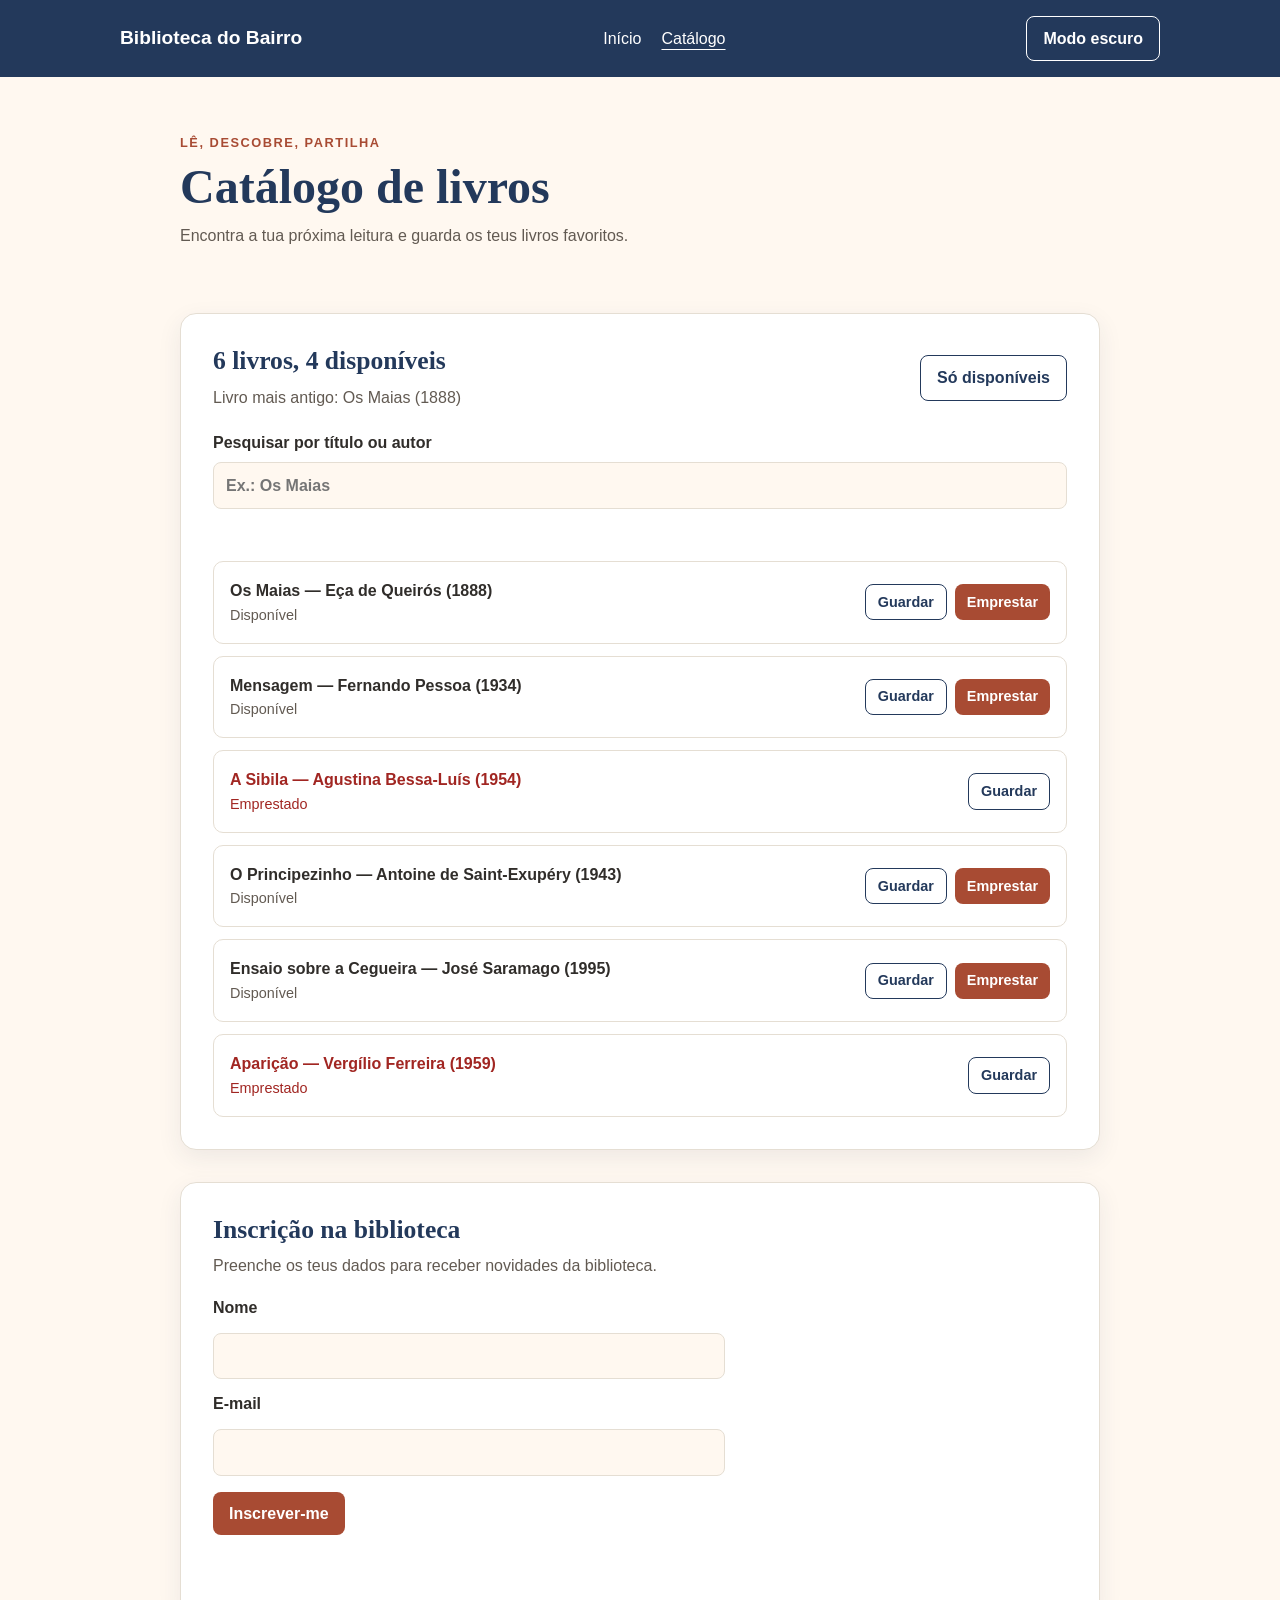
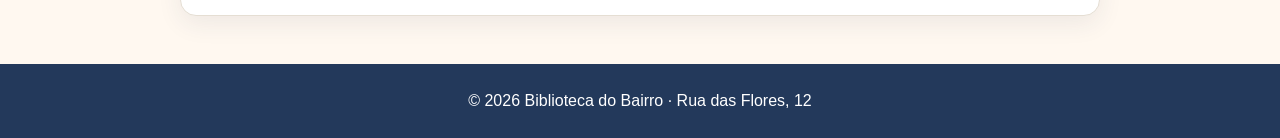
==== catalogo.html @ d4ef51d8 "trabalho final" ====
<!DOCTYPE html>
<html lang="pt">
<head>
    <meta charset="UTF-8">
    <meta name="viewport" content="width=device-width, initial-scale=1.0">
    <meta name="description" content="Pesquisa e consulta os livros da Biblioteca do Bairro.">
    <title>Catálogo | Biblioteca do Bairro</title>
    <link rel="stylesheet" href="style.css">
    <script src="app.js" defer></script>
</head>
<body>
    <header class="cabecalho">
        <a class="marca" href="index.html">Biblioteca do Bairro</a>
        <nav aria-label="Navegação principal">
            <a href="index.html">Início</a>
            <a href="catalogo.html" aria-current="page">Catálogo</a>
        </nav>
        <button id="alternar-tema" class="botao botao-secundario" type="button" aria-pressed="false">
            Modo escuro
        </button>
    </header>

    <main>
        <section class="introducao" aria-labelledby="titulo-pagina">
            <p class="sobretitulo">Lê, descobre, partilha</p>
            <h1 id="titulo-pagina">Catálogo de livros</h1>
            <p>Encontra a tua próxima leitura e guarda os teus livros favoritos.</p>
        </section>

        <section class="catalogo" aria-labelledby="titulo-catalogo">
            <div class="cabecalho-seccao">
                <div>
                    <h2 id="titulo-catalogo"></h2>
                    <p id="livro-mais-antigo" class="texto-secundario"></p>
                </div>
                <button id="alternar-disponiveis" class="botao botao-secundario" type="button" aria-pressed="false">
                    Só disponíveis
                </button>
            </div>

            <label class="campo-pesquisa" for="pesquisa-livros">
                Pesquisar por título ou autor
                <input id="pesquisa-livros" type="search" placeholder="Ex.: Os Maias" autocomplete="off">
            </label>

            <p id="mensagem-catalogo" class="mensagem" role="status" aria-live="polite"></p>
            <ul id="lista-livros"></ul>
        </section>

        <section class="inscricao" aria-labelledby="titulo-inscricao">
            <h2 id="titulo-inscricao">Inscrição na biblioteca</h2>
            <p>Preenche os teus dados para receber novidades da biblioteca.</p>
            <form id="formulario-inscricao" novalidate>
                <label for="nome">Nome</label>
                <input id="nome" name="nome" type="text" autocomplete="name" required minlength="2">

                <label for="email">E-mail</label>
                <input id="email" name="email" type="email" autocomplete="email" required>

                <button class="botao" type="submit">Inscrever-me</button>
                <p id="mensagem-inscricao" class="mensagem" role="status" aria-live="polite"></p>
            </form>
        </section>
    </main>

    <footer>
        <p>&copy; 2026 Biblioteca do Bairro · Rua das Flores, 12</p>
    </footer>
</body>
</html>
---- style.css ----
:root {
    color-scheme: light;
    --cor-fundo: #fff8f0;
    --cor-superficie: #ffffff;
    --cor-texto: #302d2a;
    --cor-secundaria: #625a52;
    --cor-principal: #23395b;
    --cor-destaque: #a84b33;
    --cor-borda: #e5ded3;
    --cor-sucesso: #23613c;
    --cor-erro: #a12622;
    --sombra: 0 8px 24px rgb(35 57 91 / 8%);
}

* {
    box-sizing: border-box;
}

body {
    min-width: 320px;
    margin: 0;
    background: var(--cor-fundo);
    color: var(--cor-texto);
    font: 1rem/1.6 Arial, Helvetica, sans-serif;
}

a {
    color: inherit;
}

button,
input {
    font: inherit;
}

button:focus-visible,
a:focus-visible,
input:focus-visible {
    outline: 3px solid var(--cor-destaque);
    outline-offset: 3px;
}

.cabecalho {
    display: flex;
    flex-wrap: wrap;
    align-items: center;
    justify-content: space-between;
    gap: 1rem;
    padding: 1rem max(1.25rem, calc((100% - 1040px) / 2));
    background: var(--cor-principal);
    color: #fff;
}

.marca {
    font-size: 1.2rem;
    font-weight: 700;
    text-decoration: none;
}

.cabecalho nav {
    display: flex;
    gap: 1.25rem;
}

.cabecalho nav a {
    text-decoration: none;
}

.cabecalho nav a[aria-current="page"] {
    text-decoration: underline;
    text-underline-offset: 0.3em;
}

main {
    width: min(100% - 2rem, 920px);
    margin: 0 auto;
}

.introducao {
    padding: 3.5rem 0 2rem;
}

.sobretitulo {
    margin-bottom: 0.25rem;
    color: var(--cor-destaque);
    font-size: 0.8rem;
    font-weight: 700;
    letter-spacing: 0.12em;
    text-transform: uppercase;
}

h1,
h2,
h3,
p {
    margin-top: 0;
}

h1,
h2,
h3 {
    color: var(--cor-principal);
    font-family: Georgia, "Times New Roman", serif;
    line-height: 1.2;
}

h1 {
    margin-bottom: 0.5rem;
    font-size: clamp(2rem, 5vw, 3rem);
}

h2 {
    margin-bottom: 0.5rem;
    font-size: 1.6rem;
}

.introducao > p:last-child,
.inscricao > p,
.texto-secundario {
    color: var(--cor-secundaria);
}

.catalogo,
.inscricao {
    margin: 1rem 0 2rem;
    padding: clamp(1.25rem, 4vw, 2rem);
    border: 1px solid var(--cor-borda);
    border-radius: 16px;
    background: var(--cor-superficie);
    box-shadow: var(--sombra);
}

.cabecalho-seccao {
    display: flex;
    flex-wrap: wrap;
    align-items: center;
    justify-content: space-between;
    gap: 1rem;
    margin-bottom: 1.25rem;
}

.cabecalho-seccao p {
    margin-bottom: 0;
}

.campo-pesquisa,
#formulario-inscricao label {
    display: grid;
    gap: 0.4rem;
    font-weight: 700;
}

input {
    width: 100%;
    min-height: 2.8rem;
    padding: 0.6rem 0.75rem;
    border: 1px solid var(--cor-borda);
    border-radius: 8px;
    background: var(--cor-fundo);
    color: var(--cor-texto);
}

.botao {
    min-height: 2.7rem;
    padding: 0.55rem 1rem;
    border: 0;
    border-radius: 8px;
    background: var(--cor-destaque);
    color: #fff;
    cursor: pointer;
    font-weight: 700;
}

.botao:hover {
    filter: brightness(0.92);
}

.botao-secundario {
    border: 1px solid var(--cor-principal);
    background: transparent;
    color: var(--cor-principal);
}

.cabecalho .botao-secundario {
    border-color: #fff;
    color: #fff;
}

.botao[aria-pressed="true"] {
    background: var(--cor-principal);
    color: #fff;
}

#lista-livros {
    display: grid;
    gap: 0.75rem;
    margin: 1rem 0 0;
    padding: 0;
    list-style: none;
}

.livro {
    display: flex;
    flex-wrap: wrap;
    align-items: center;
    justify-content: space-between;
    gap: 0.75rem 1.25rem;
    padding: 1rem;
    border: 1px solid var(--cor-borda);
    border-radius: 10px;
}

.livro p {
    margin: 0;
}

.livro-titulo {
    font-weight: 700;
}

.livro-detalhe,
.estado-livro {
    color: var(--cor-secundaria);
    font-size: 0.9rem;
}

.indisponivel .livro-titulo,
.indisponivel .estado-livro {
    color: var(--cor-erro);
}

.livro-acoes {
    display: flex;
    flex-wrap: wrap;
    align-items: center;
    gap: 0.5rem;
}

.livro-acoes .botao {
    min-height: 2.25rem;
    padding: 0.35rem 0.75rem;
    font-size: 0.9rem;
}

.mensagem {
    min-height: 1.5em;
    margin: 0.75rem 0 0;
    color: var(--cor-secundaria);
}

.mensagem.erro {
    color: var(--cor-erro);
}

.mensagem.sucesso {
    color: var(--cor-sucesso);
}

#formulario-inscricao {
    display: grid;
    gap: 0.75rem;
    max-width: 32rem;
}

#formulario-inscricao .botao {
    justify-self: start;
    margin-top: 0.25rem;
}

footer {
    margin-top: 3rem;
    padding: 1.5rem 1rem;
    background: var(--cor-principal);
    color: #fff;
    text-align: center;
}

footer p {
    margin: 0;
}

body.modo-escuro {
    color-scheme: dark;
    --cor-fundo: #171b22;
    --cor-superficie: #222832;
    --cor-texto: #f3eee7;
    --cor-secundaria: #cbc3b8;
    --cor-principal: #a9c1e8;
    --cor-destaque: #ee987e;
    --cor-borda: #414955;
    --cor-sucesso: #91d6a6;
    --cor-erro: #ff9a91;
    --sombra: 0 8px 24px rgb(0 0 0 / 18%);
}

body.modo-escuro .cabecalho,
body.modo-escuro footer {
    background: #151d2b;
    color: #fff;
}

@media (max-width: 560px) {
    .cabecalho {
        justify-content: flex-start;
    }

    .cabecalho .botao {
        margin-left: auto;
    }

    .cabecalho-seccao {
        align-items: flex-start;
    }
}
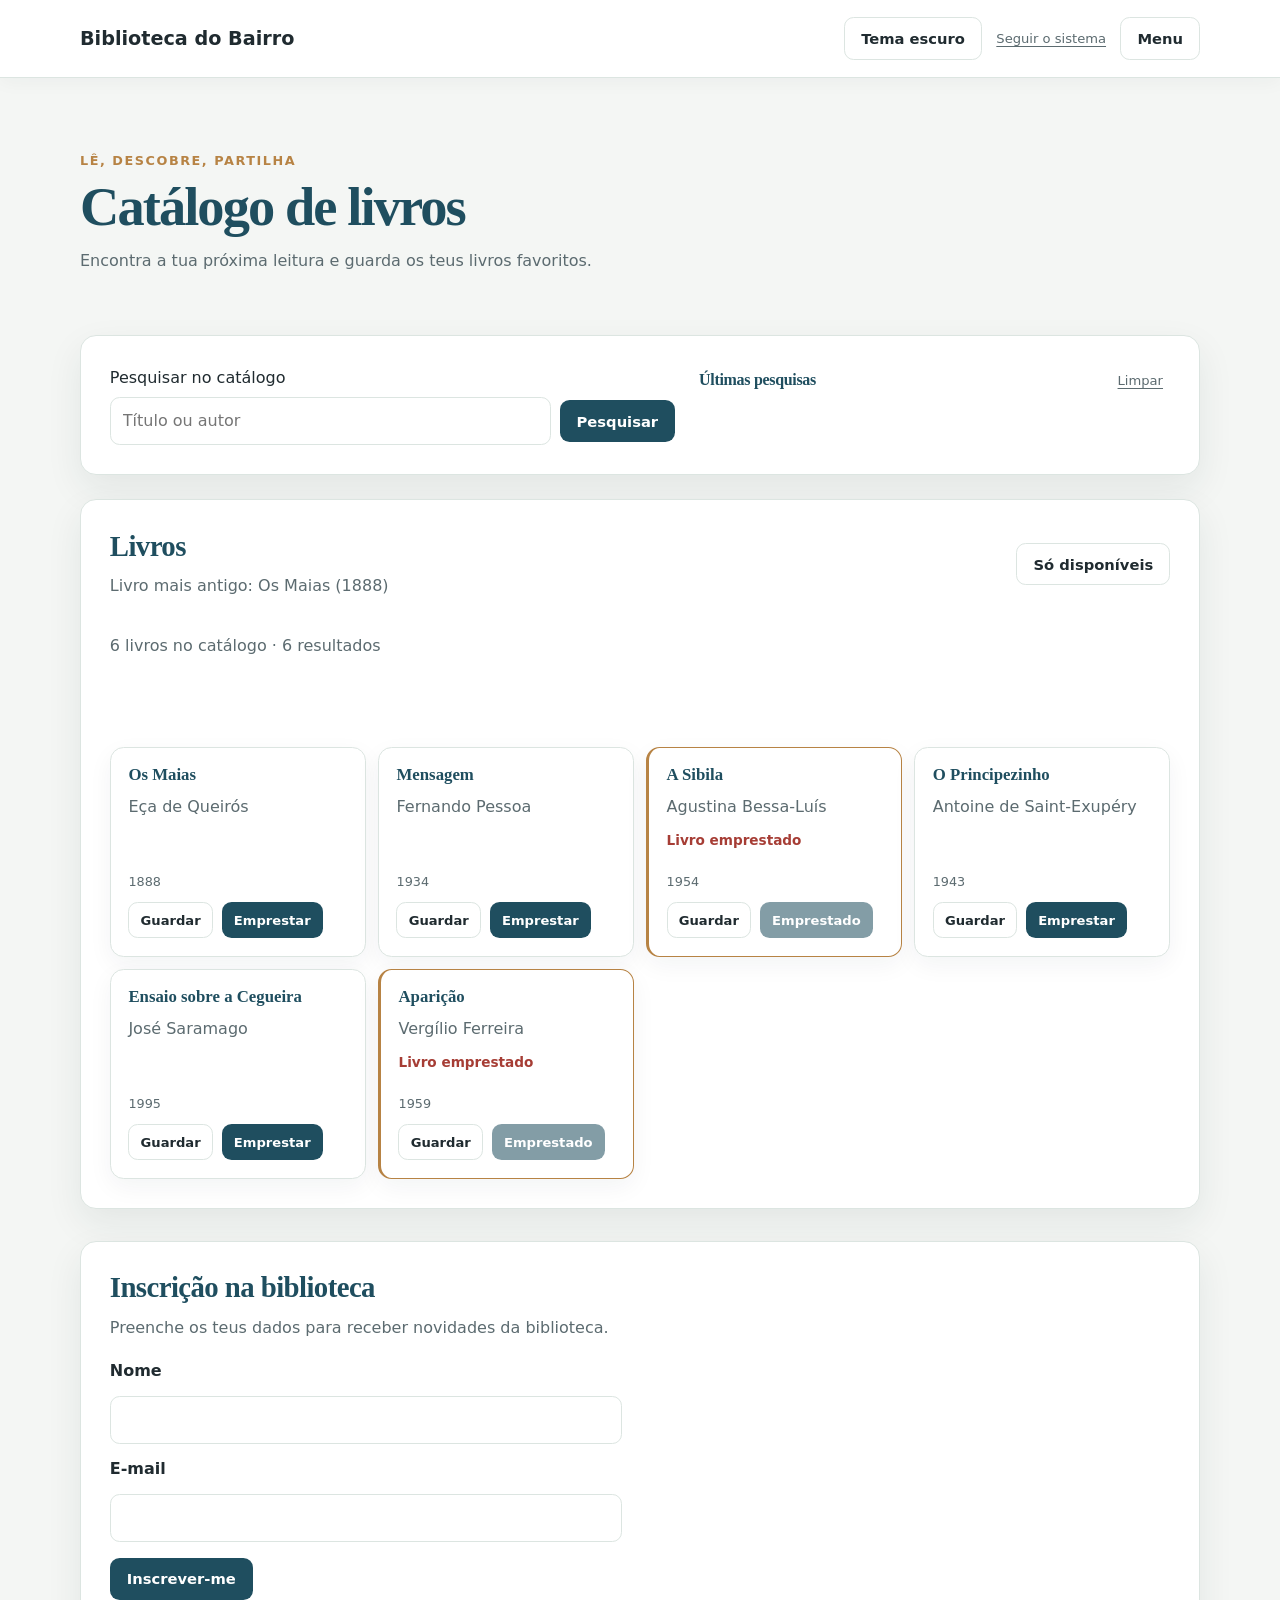
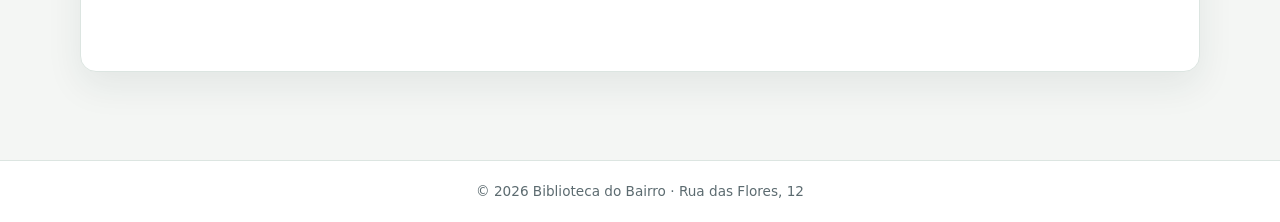
==== commit 9d0d6b64: "dia23" ====
--- a/catalogo.html
+++ b/catalogo.html
@@ -11,13 +11,15 @@
 <body>
     <header class="cabecalho">
         <a class="marca" href="index.html">Biblioteca do Bairro</a>
-        <nav aria-label="Navegação principal">
+        <nav id="navegacao-principal" aria-label="Navegação principal">
             <a href="index.html">Início</a>
             <a href="catalogo.html" aria-current="page">Catálogo</a>
         </nav>
-        <button id="alternar-tema" class="botao botao-secundario" type="button" aria-pressed="false">
-            Modo escuro
-        </button>
+        <div class="tema-controlos">
+            <button class="botao botao-secundario" type="button" data-tema-botao aria-pressed="false">Tema escuro</button>
+            <button class="botao-texto" type="button" data-seguir-sistema>Seguir o sistema</button>
+            <button id="botao-menu" class="botao botao-secundario" type="button" aria-controls="navegacao-principal" aria-expanded="false">Menu</button>
+        </div>
     </header>
 
     <main>
@@ -27,10 +29,28 @@
             <p>Encontra a tua próxima leitura e guarda os teus livros favoritos.</p>
         </section>
 
+        <section class="pesquisa" aria-label="Pesquisa e histórico">
+            <form id="formulario-pesquisa" class="formulario-pesquisa">
+                <label for="campo-pesquisa">Pesquisar no catálogo</label>
+                <div class="linha">
+                    <input id="campo-pesquisa" name="pesquisa" type="search" placeholder="Título ou autor" autocomplete="off">
+                    <button class="botao" type="submit">Pesquisar</button>
+                </div>
+            </form>
+
+            <div class="ultimas">
+                <div class="ultimas-topo">
+                    <h2>Últimas pesquisas</h2>
+                    <button id="limpar-pesquisas" class="botao-texto" type="button">Limpar</button>
+                </div>
+                <div id="lista-pesquisas" class="chips" aria-label="Histórico de pesquisas"></div>
+            </div>
+        </section>
+
         <section class="catalogo" aria-labelledby="titulo-catalogo">
             <div class="cabecalho-seccao">
                 <div>
-                    <h2 id="titulo-catalogo"></h2>
+                    <h2 id="titulo-catalogo">Livros</h2>
                     <p id="livro-mais-antigo" class="texto-secundario"></p>
                 </div>
                 <button id="alternar-disponiveis" class="botao botao-secundario" type="button" aria-pressed="false">
@@ -38,19 +58,29 @@
                 </button>
             </div>
 
-            <label class="campo-pesquisa" for="pesquisa-livros">
-                Pesquisar por título ou autor
-                <input id="pesquisa-livros" type="search" placeholder="Ex.: Os Maias" autocomplete="off">
-            </label>
-
+            <p id="resumo-catalogo" class="texto-secundario" role="status" aria-live="polite"></p>
             <p id="mensagem-catalogo" class="mensagem" role="status" aria-live="polite"></p>
-            <ul id="lista-livros"></ul>
+            <ul id="lista-livros" class="livros" aria-live="polite"></ul>
+            <template id="modelo-livro">
+                <li class="livro-card">
+                    <h3 class="livro-titulo"></h3>
+                    <p class="livro-autor"></p>
+                    <p class="aviso-emprestado" hidden>Livro emprestado</p>
+                    <div class="livro-rodape">
+                        <span class="livro-ano"></span>
+                        <div class="acoes-item">
+                            <button class="botao botao-secundario botao-pequeno guardar-livro" data-acao="guardar" type="button"></button>
+                            <button class="botao botao-pequeno emprestar-livro" data-acao="emprestar" type="button">Emprestar</button>
+                        </div>
+                    </div>
+                </li>
+            </template>
         </section>
 
         <section class="inscricao" aria-labelledby="titulo-inscricao">
             <h2 id="titulo-inscricao">Inscrição na biblioteca</h2>
             <p>Preenche os teus dados para receber novidades da biblioteca.</p>
-            <form id="formulario-inscricao" novalidate>
+            <form id="formulario-inscricao">
                 <label for="nome">Nome</label>
                 <input id="nome" name="nome" type="text" autocomplete="name" required minlength="2">
 
--- a/style.css
+++ b/style.css
@@ -24,6 +24,10 @@
     font: 1rem/1.6 Arial, Helvetica, sans-serif;
 }
 
+[hidden] {
+    display: none !important;
+}
+
 a {
     color: inherit;
 }
@@ -51,6 +55,16 @@
     color: #fff;
 }
 
+.cabecalho > nav {
+    display: none;
+    align-items: center;
+    gap: 1.25rem;
+}
+
+.cabecalho > nav.aberta {
+    display: flex;
+}
+
 .marca {
     font-size: 1.2rem;
     font-weight: 700;
@@ -58,7 +72,6 @@
 }
 
 .cabecalho nav {
-    display: flex;
     gap: 1.25rem;
 }
 
@@ -150,6 +163,42 @@
     font-weight: 700;
 }
 
+.tema-controlos {
+    display: flex;
+    flex-wrap: wrap;
+    align-items: center;
+    gap: 0.6rem;
+}
+
+.linha {
+    display: flex;
+    flex-wrap: wrap;
+    align-items: center;
+    gap: 0.5rem;
+}
+
+.linha input {
+    flex: 1 1 12rem;
+    width: auto;
+}
+
+.acoes-item {
+    display: flex;
+    flex-wrap: wrap;
+    gap: 0.4rem;
+}
+
+.botao-texto {
+    padding: 0.25rem;
+    border: 0;
+    background: transparent;
+    color: inherit;
+    font: inherit;
+    text-decoration: underline;
+    text-underline-offset: 0.2em;
+    cursor: pointer;
+}
+
 input {
     width: 100%;
     min-height: 2.8rem;
@@ -166,13 +215,14 @@
     border: 0;
     border-radius: 8px;
     background: var(--cor-destaque);
-    color: #fff;
+    color: var(--cor-superficie);
     cursor: pointer;
     font-weight: 700;
 }
 
 .botao:hover {
     filter: brightness(0.92);
+    color: var(--cor-superficie);
 }
 
 .botao-secundario {
@@ -189,6 +239,11 @@
 .botao[aria-pressed="true"] {
     background: var(--cor-principal);
     color: #fff;
+}
+
+.botao:disabled {
+    opacity: 0.55;
+    cursor: not-allowed;
 }
 
 #lista-livros {
@@ -279,7 +334,7 @@
     margin: 0;
 }
 
-body.modo-escuro {
+body.escuro {
     color-scheme: dark;
     --cor-fundo: #171b22;
     --cor-superficie: #222832;
@@ -293,10 +348,168 @@
     --sombra: 0 8px 24px rgb(0 0 0 / 18%);
 }
 
-body.modo-escuro .cabecalho,
-body.modo-escuro footer {
+body.escuro .cabecalho,
+body.escuro footer {
     background: #151d2b;
     color: #fff;
+}
+
+body.escuro .botao-secundario {
+    color: var(--cor-texto);
+    border-color: var(--cor-borda);
+}
+
+body.escuro .botao[aria-pressed="true"] {
+    background: var(--cor-principal);
+    color: #171b22;
+}
+
+.pesquisa {
+    display: grid;
+    grid-template-columns: minmax(0, 1fr) minmax(0, 1fr);
+    gap: 1.5rem;
+    margin: 1rem 0 1.5rem;
+    padding: 1.25rem;
+    border: 1px solid var(--cor-borda);
+    border-radius: 16px;
+    background: var(--cor-superficie);
+}
+
+.formulario-pesquisa {
+    display: grid;
+    align-content: start;
+    gap: 0.4rem;
+}
+
+.ultimas {
+    min-width: 0;
+}
+
+.ultimas-topo {
+    display: flex;
+    align-items: baseline;
+    justify-content: space-between;
+    gap: 0.6rem;
+}
+
+.ultimas-topo h2 {
+    margin: 0;
+    font-size: 1rem;
+}
+
+.chips {
+    display: flex;
+    flex-wrap: wrap;
+    gap: 0.4rem;
+    margin-top: 0.6rem;
+}
+
+.chip {
+    max-width: 100%;
+    padding: 0.3rem 0.7rem;
+    overflow-wrap: anywhere;
+    border: 1px solid var(--cor-borda);
+    border-radius: 999px;
+    background: var(--cor-superficie);
+    color: var(--cor-texto);
+    cursor: pointer;
+}
+
+.chip:hover {
+    border-color: var(--cor-principal);
+    color: var(--cor-principal);
+}
+
+.catalogo {
+    display: grid;
+    gap: 0.8rem;
+}
+
+.livros {
+    display: grid;
+    grid-template-columns: repeat(auto-fill, minmax(220px, 1fr));
+    gap: 1rem;
+    margin: 0.5rem 0 0;
+    padding: 0;
+    list-style: none;
+}
+
+.livro-card {
+    display: flex;
+    flex-direction: column;
+    gap: 0.55rem;
+    min-width: 0;
+    padding: 1rem;
+    border: 1px solid var(--cor-borda);
+    border-radius: 10px;
+    background: var(--cor-superficie);
+}
+
+.livro-card.emprestado {
+    border-color: var(--cor-destaque);
+}
+
+.livro-card h3,
+.livro-card p {
+    margin: 0;
+}
+
+.livro-card h3 {
+    font-size: 1.05rem;
+}
+
+.livro-autor,
+.livro-ano,
+.texto-secundario {
+    color: var(--cor-secundaria);
+}
+
+.aviso-emprestado {
+    color: var(--cor-destaque);
+    font-size: 0.85rem;
+    font-weight: 700;
+}
+
+.livro-rodape {
+    display: flex;
+    flex-wrap: wrap;
+    align-items: center;
+    justify-content: space-between;
+    gap: 0.6rem;
+    margin-top: auto;
+    padding-top: 0.6rem;
+}
+
+.livro-ano {
+    font-size: 0.8rem;
+}
+
+main > section {
+    margin-bottom: 1.5rem;
+}
+
+@media (max-width: 720px) {
+    .cabecalho {
+        justify-content: flex-start;
+    }
+
+    .cabecalho > nav {
+        order: 3;
+        display: none;
+        width: 100%;
+    }
+
+    .cabecalho > nav.aberta {
+        display: flex;
+    }
+
+    .tema-controlos {
+        margin-left: auto;
+    }
+
+    .pesquisa {
+        grid-template-columns: minmax(0, 1fr);
+    }
 }
 
 @media (max-width: 560px) {
@@ -312,3 +525,736 @@
         align-items: flex-start;
     }
 }
+
+:root {
+    color-scheme: light;
+    --cor-fundo: #f4f6f4;
+    --cor-superficie: #ffffff;
+    --cor-texto: #202b30;
+    --cor-secundaria: #5c6b70;
+    --cor-principal: #1f4e5f;
+    --cor-destaque: #b78344;
+    --cor-borda: #dce5e1;
+    --cor-sucesso: #317052;
+    --cor-erro: #a63d35;
+    --sombra: 0 14px 36px rgb(25 48 53 / 8%);
+}
+
+body.escuro {
+    color-scheme: dark;
+    --cor-fundo: #141c20;
+    --cor-superficie: #202b30;
+    --cor-texto: #edf2ef;
+    --cor-secundaria: #b2c0bc;
+    --cor-principal: #a5c9c0;
+    --cor-destaque: #e0b875;
+    --cor-borda: #38474b;
+    --cor-sucesso: #8fceaa;
+    --cor-erro: #f1a097;
+    --sombra: 0 14px 36px rgb(0 0 0 / 22%);
+}
+
+html {
+    scroll-behavior: smooth;
+}
+
+body {
+    min-width: 320px;
+    background: var(--cor-fundo);
+    color: var(--cor-texto);
+    font: 1rem/1.65 "Segoe UI", system-ui, -apple-system, sans-serif;
+}
+
+h1,
+h2,
+h3 {
+    color: var(--cor-principal);
+}
+
+h1 {
+    font-size: clamp(2.1rem, 5vw, 3.4rem);
+    letter-spacing: -0.035em;
+}
+
+h2 {
+    font-size: clamp(1.35rem, 3vw, 1.8rem);
+    letter-spacing: -0.02em;
+}
+
+button,
+input,
+textarea,
+select {
+    font: inherit;
+}
+
+button:focus-visible,
+a:focus-visible,
+input:focus-visible,
+textarea:focus-visible,
+select:focus-visible {
+    outline: 3px solid var(--cor-destaque);
+    outline-offset: 3px;
+}
+
+.cabecalho {
+    position: relative;
+    z-index: 1;
+    justify-content: space-between;
+    gap: 1.25rem;
+    min-height: 78px;
+    padding: 0.9rem max(1.25rem, calc((100% - 1120px) / 2));
+    border-bottom: 1px solid var(--cor-borda);
+    background: var(--cor-superficie);
+    color: var(--cor-texto);
+    box-shadow: 0 4px 18px rgb(22 46 48 / 4%);
+}
+
+.marca {
+    display: inline-flex;
+    align-items: center;
+    gap: 0.7rem;
+    flex-shrink: 0;
+    color: var(--cor-texto);
+}
+
+.marca:hover {
+    color: var(--cor-texto);
+}
+
+.marca-simbolo {
+    display: grid;
+    width: 2.5rem;
+    height: 2.5rem;
+    place-items: center;
+    border-radius: 0.75rem;
+    background: var(--cor-principal);
+    color: var(--cor-superficie);
+    font-family: Georgia, "Times New Roman", serif;
+    font-size: 1.25rem;
+    font-weight: 700;
+}
+
+.marca-texto strong,
+.marca-texto small {
+    display: block;
+}
+
+.marca-texto strong {
+    color: var(--cor-principal);
+    font-family: Georgia, "Times New Roman", serif;
+    font-size: 1rem;
+    line-height: 1.2;
+}
+
+.marca-texto small {
+    margin-top: 0.15rem;
+    color: var(--cor-secundaria);
+    font-size: 0.68rem;
+    letter-spacing: 0.12em;
+    text-transform: uppercase;
+}
+
+.cabecalho > nav {
+    order: 0;
+    width: auto;
+    gap: 0.25rem;
+    margin-left: auto;
+}
+
+.cabecalho nav a {
+    padding: 0.4rem 0.7rem;
+    border-radius: 0.55rem;
+    color: var(--cor-secundaria);
+    font-size: 0.9rem;
+    text-decoration: none;
+    transition: background 150ms ease, color 150ms ease;
+}
+
+.cabecalho nav a:hover,
+.cabecalho nav a[aria-current="page"] {
+    background: color-mix(in srgb, var(--cor-principal) 10%, transparent);
+    color: var(--cor-principal);
+}
+
+.tema-controlos {
+    display: flex;
+    flex-wrap: wrap;
+    align-items: center;
+    gap: 0.45rem;
+}
+
+.botao {
+    display: inline-flex;
+    min-height: 2.65rem;
+    align-items: center;
+    justify-content: center;
+    gap: 0.4rem;
+    padding: 0.55rem 1rem;
+    border: 1px solid transparent;
+    border-radius: 0.6rem;
+    background: var(--cor-principal);
+    color: var(--cor-superficie);
+    font-size: 0.92rem;
+    font-weight: 650;
+    line-height: 1.3;
+    text-decoration: none;
+    cursor: pointer;
+    transition: transform 150ms ease, background 150ms ease, box-shadow 150ms ease;
+}
+
+.botao:hover {
+    background: color-mix(in srgb, var(--cor-principal) 88%, #000);
+    color: var(--cor-superficie);
+    box-shadow: 0 6px 16px rgb(31 78 95 / 16%);
+    transform: translateY(-1px);
+}
+
+.botao:active {
+    transform: translateY(0);
+}
+
+.botao-secundario,
+.botao-secundario:hover {
+    border-color: var(--cor-borda);
+    background: var(--cor-superficie);
+    color: var(--cor-texto);
+    box-shadow: none;
+}
+
+.botao-secundario:hover {
+    border-color: var(--cor-principal);
+    color: var(--cor-principal);
+}
+
+.botao-pequeno {
+    min-height: 2.25rem;
+    padding: 0.35rem 0.7rem;
+    font-size: 0.82rem;
+}
+
+.botao-texto {
+    padding: 0.35rem 0.45rem;
+    border: 0;
+    background: transparent;
+    color: var(--cor-secundaria);
+    font-size: 0.82rem;
+    cursor: pointer;
+}
+
+.botao-texto:hover {
+    color: var(--cor-principal);
+}
+
+.botao:disabled {
+    opacity: 0.55;
+    cursor: not-allowed;
+    transform: none;
+}
+
+main {
+    width: min(1120px, calc(100% - 2.5rem));
+    max-width: 1120px;
+    padding: 2.5rem 0 3.5rem;
+}
+
+main > section {
+    margin: 0 0 1.5rem;
+}
+
+.abertura {
+    display: grid;
+    max-width: none;
+    gap: 0.7rem;
+    margin: 0 0 1.5rem;
+    padding: clamp(2rem, 5vw, 3.5rem);
+    border: 1px solid var(--cor-borda);
+    border-radius: 1.25rem;
+    background:
+        radial-gradient(circle at 90% 15%, rgb(183 131 68 / 13%), transparent 30%),
+        linear-gradient(135deg, var(--cor-superficie), color-mix(in srgb, var(--cor-principal) 5%, var(--cor-superficie)));
+    box-shadow: var(--sombra);
+}
+
+.abertura .etiqueta {
+    justify-self: start;
+    margin: 0;
+    color: var(--cor-destaque);
+    font-size: 0.75rem;
+    font-weight: 750;
+    letter-spacing: 0.14em;
+    text-transform: uppercase;
+}
+
+.abertura h1 {
+    max-width: 16ch;
+    margin: 0;
+}
+
+.abertura > p:not(.etiqueta) {
+    max-width: 55ch;
+    margin: 0.2rem 0 0.5rem;
+    color: var(--cor-secundaria);
+    font-size: 1.05rem;
+}
+
+.cartao,
+.catalogo,
+.inscricao,
+.pesquisa {
+    padding: clamp(1.25rem, 3vw, 1.8rem);
+    border: 1px solid var(--cor-borda);
+    border-radius: 1rem;
+    background: var(--cor-superficie);
+    box-shadow: var(--sombra);
+}
+
+.cartao h2,
+.catalogo h2,
+.inscricao h2 {
+    margin-bottom: 0.65rem;
+}
+
+.cartoes {
+    display: grid;
+    grid-template-columns: repeat(3, minmax(0, 1fr));
+    gap: 1rem;
+}
+
+.cartao.livro {
+    display: flex;
+    min-width: 0;
+    flex-direction: column;
+    gap: 0.75rem;
+    padding: 1.1rem;
+    border: 1px solid var(--cor-borda);
+    border-radius: 0.9rem;
+    box-shadow: 0 8px 24px rgb(25 48 53 / 6%);
+}
+
+.cartao.livro:hover {
+    border-color: color-mix(in srgb, var(--cor-principal) 35%, var(--cor-borda));
+    box-shadow: var(--sombra);
+    transform: translateY(-2px);
+}
+
+.cartao.livro h3,
+.cartao.livro p {
+    margin: 0;
+}
+
+.cartao.livro .capa {
+    width: min(100%, 240px);
+    aspect-ratio: 3 / 4;
+    align-self: center;
+    border-radius: 0.5rem;
+    background: var(--cor-fundo);
+    object-fit: cover;
+    box-shadow: 0 8px 22px rgb(17 31 34 / 15%);
+}
+
+.cartao.livro .acoes {
+    margin-top: auto;
+}
+
+.estado-livro,
+.ajuda,
+.texto-secundario {
+    color: var(--cor-secundaria);
+}
+
+.cartao.livro[data-estado="emprestado"] {
+    border-color: color-mix(in srgb, var(--cor-destaque) 45%, var(--cor-borda));
+}
+
+.aviso {
+    margin: 0 0 1.6rem;
+    padding: 0.85rem 1rem;
+    border: 1px solid color-mix(in srgb, var(--cor-destaque) 28%, var(--cor-borda));
+    border-radius: 0.75rem;
+    background: color-mix(in srgb, var(--cor-destaque) 9%, var(--cor-superficie));
+    color: var(--cor-texto);
+    font-size: 0.92rem;
+    font-weight: 600;
+}
+
+.campo,
+.formulario {
+    display: grid;
+    gap: 0.65rem;
+}
+
+.formulario {
+    margin-top: 1rem;
+}
+
+.campo {
+    margin-top: 0.8rem;
+}
+
+.campo label,
+.formulario label,
+.controlo-cor label {
+    font-size: 0.88rem;
+    font-weight: 650;
+}
+
+input,
+textarea,
+select {
+    min-height: 2.75rem;
+    padding: 0.6rem 0.75rem;
+    border: 1px solid var(--cor-borda);
+    border-radius: 0.6rem;
+    background: var(--cor-superficie);
+    color: var(--cor-texto);
+}
+
+textarea {
+    resize: vertical;
+}
+
+input[type="checkbox"] {
+    width: 1.1rem;
+    min-height: 1.1rem;
+    height: 1.1rem;
+    accent-color: var(--cor-principal);
+}
+
+.opcao {
+    display: inline-flex;
+    align-items: center;
+    gap: 0.55rem;
+    color: var(--cor-texto);
+    font-size: 0.9rem;
+}
+
+.linha,
+.acoes,
+.acoes-item {
+    display: flex;
+    flex-wrap: wrap;
+    align-items: center;
+    gap: 0.55rem;
+}
+
+.linha input {
+    flex: 1 1 14rem;
+    width: auto;
+}
+
+.mensagem {
+    min-height: 1.4em;
+    margin: 0.65rem 0 0;
+    color: var(--cor-secundaria);
+    font-size: 0.88rem;
+}
+
+.vazio {
+    color: var(--cor-secundaria);
+    font-style: italic;
+}
+
+.eventos {
+    display: grid;
+    gap: 0.85rem;
+}
+
+.evento {
+    display: flex;
+    flex-wrap: wrap;
+    align-items: center;
+    justify-content: space-between;
+    gap: 0.7rem;
+    padding: 1rem;
+    border: 1px solid var(--cor-borda);
+    border-radius: 0.75rem;
+    background: var(--cor-fundo);
+}
+
+.evento h3,
+.evento p {
+    margin: 0;
+}
+
+.lista {
+    display: grid;
+    gap: 0.55rem;
+    margin: 1rem 0 0;
+    padding: 0;
+    list-style: none;
+}
+
+.lista > li {
+    display: flex;
+    flex-wrap: wrap;
+    align-items: center;
+    justify-content: space-between;
+    gap: 0.65rem;
+    padding: 0.7rem 0.8rem;
+    border: 1px solid var(--cor-borda);
+    border-radius: 0.7rem;
+    background: var(--cor-superficie);
+}
+
+.titulo-lista.lido {
+    color: var(--cor-secundaria);
+    text-decoration: line-through;
+}
+
+.contador {
+    color: var(--cor-secundaria);
+    font-size: 0.8rem;
+    text-align: right;
+}
+
+.contador.excesso {
+    color: var(--cor-erro);
+    font-weight: 700;
+}
+
+.barra-progresso {
+    height: 0.75rem;
+    margin-top: 0.7rem;
+    overflow: hidden;
+    border-radius: 999px;
+    background: var(--cor-borda);
+}
+
+.progresso {
+    width: var(--progresso-leitura, 0%);
+    height: 100%;
+    border-radius: inherit;
+    background: var(--cor-destaque);
+    transition: width 180ms ease;
+}
+
+.progresso.completo {
+    background: var(--cor-principal);
+}
+
+.controlo-cor {
+    display: grid;
+    max-width: 12rem;
+    gap: 0.35rem;
+    margin-bottom: 0.9rem;
+}
+
+input[type="color"] {
+    width: 3.5rem;
+    min-height: 2.5rem;
+    height: 2.5rem;
+    padding: 0.2rem;
+}
+
+input[type="range"] {
+    padding: 0;
+    accent-color: var(--cor-principal);
+}
+
+.pesquisa {
+    grid-template-columns: minmax(0, 1.2fr) minmax(0, 1fr);
+}
+
+.chips {
+    gap: 0.45rem;
+}
+
+.chip {
+    padding: 0.35rem 0.75rem;
+    border-radius: 999px;
+    font-size: 0.82rem;
+    transition: border-color 150ms ease, color 150ms ease, background 150ms ease;
+}
+
+.chip:hover {
+    background: color-mix(in srgb, var(--cor-principal) 7%, var(--cor-superficie));
+}
+
+.livro-card {
+    min-height: 210px;
+    padding: 1.1rem;
+    border-radius: 0.85rem;
+    box-shadow: 0 8px 24px rgb(25 48 53 / 5%);
+    transition: border-color 150ms ease, box-shadow 150ms ease, transform 150ms ease;
+}
+
+.livro-card:hover {
+    border-color: color-mix(in srgb, var(--cor-principal) 35%, var(--cor-borda));
+    box-shadow: var(--sombra);
+    transform: translateY(-2px);
+}
+
+.livro-card.emprestado {
+    border-left: 3px solid var(--cor-destaque);
+}
+
+.aviso-emprestado {
+    color: var(--cor-erro);
+}
+
+.livro-rodape {
+    align-items: end;
+}
+
+aside {
+    width: min(1120px, calc(100% - 2.5rem));
+    margin: 0 auto 2rem;
+    padding: 1.25rem 1.5rem;
+    border: 1px solid var(--cor-borda);
+    border-radius: 0.9rem;
+    background: var(--cor-superficie);
+    color: var(--cor-texto);
+}
+
+aside h2 {
+    margin-bottom: 0.35rem;
+}
+
+aside p {
+    display: inline-block;
+    margin: 0 1rem 0 0;
+    color: var(--cor-secundaria);
+}
+
+footer {
+    margin: 0;
+    padding: 1.2rem 1.25rem;
+    background: var(--cor-superficie);
+    color: var(--cor-secundaria);
+    border-top: 1px solid var(--cor-borda);
+    font-size: 0.85rem;
+}
+
+footer p {
+    margin: 0;
+}
+
+body.escuro .cabecalho,
+body.escuro footer {
+    background: var(--cor-superficie);
+    color: var(--cor-texto);
+}
+
+body.escuro .botao-secundario,
+body.escuro .botao-secundario:hover {
+    border-color: var(--cor-borda);
+    background: var(--cor-superficie);
+    color: var(--cor-texto);
+}
+
+body.escuro .botao[aria-pressed="true"] {
+    background: var(--cor-principal);
+    color: var(--cor-fundo);
+}
+
+@media (max-width: 860px) {
+    .cabecalho {
+        flex-wrap: wrap;
+    }
+
+    .cabecalho > nav {
+        order: 3;
+        width: 100%;
+        margin-left: 0;
+    }
+
+    .cartoes {
+        grid-template-columns: repeat(2, minmax(0, 1fr));
+    }
+
+    .pesquisa {
+        grid-template-columns: minmax(0, 1fr);
+    }
+}
+
+@media (max-width: 560px) {
+    .cabecalho {
+        padding: 0.8rem 1rem;
+    }
+
+    .tema-controlos {
+        width: 100%;
+        justify-content: flex-start;
+    }
+
+    main {
+        width: min(100% - 1.5rem, 1120px);
+        padding-top: 1.5rem;
+    }
+
+    .cartoes {
+        grid-template-columns: minmax(0, 1fr);
+    }
+
+    .cartao.livro .capa {
+        width: min(100%, 210px);
+    }
+
+    aside {
+        width: calc(100% - 1.5rem);
+    }
+
+    aside p {
+        display: block;
+        margin: 0.2rem 0 0;
+    }
+}
+
+@media (prefers-reduced-motion: reduce) {
+    *,
+    *::before,
+    *::after {
+        scroll-behavior: auto !important;
+        transition-duration: 0.01ms !important;
+    }
+}
+
+.cabecalho .botao-secundario,
+.cabecalho .botao-secundario:hover {
+    border-color: var(--cor-borda);
+    background: var(--cor-superficie);
+    color: var(--cor-texto);
+}
+
+.cabecalho .botao-secundario:hover {
+    border-color: var(--cor-principal);
+    color: var(--cor-principal);
+}
+
+body.escuro .cabecalho .botao-secundario,
+body.escuro .cabecalho .botao-secundario:hover {
+    border-color: var(--cor-borda);
+    background: var(--cor-superficie);
+    color: var(--cor-texto);
+}
+
+.introducao {
+    padding: 2rem 0 1.25rem;
+}
+
+.abertura .botao {
+    justify-self: start;
+}
+
+.etiqueta {
+    display: inline-flex;
+    align-self: flex-start;
+    padding: 0.25rem 0.65rem;
+    border-radius: 999px;
+    background: color-mix(in srgb, var(--cor-destaque) 12%, var(--cor-superficie));
+    color: var(--cor-destaque);
+    font-size: 0.72rem;
+    font-weight: 750;
+    letter-spacing: 0.1em;
+    text-transform: uppercase;
+}
+
+.cartao.livro {
+    align-items: stretch;
+    justify-content: flex-start;
+}
+
+.cartao.livro .capa {
+    width: min(100%, 190px);
+}
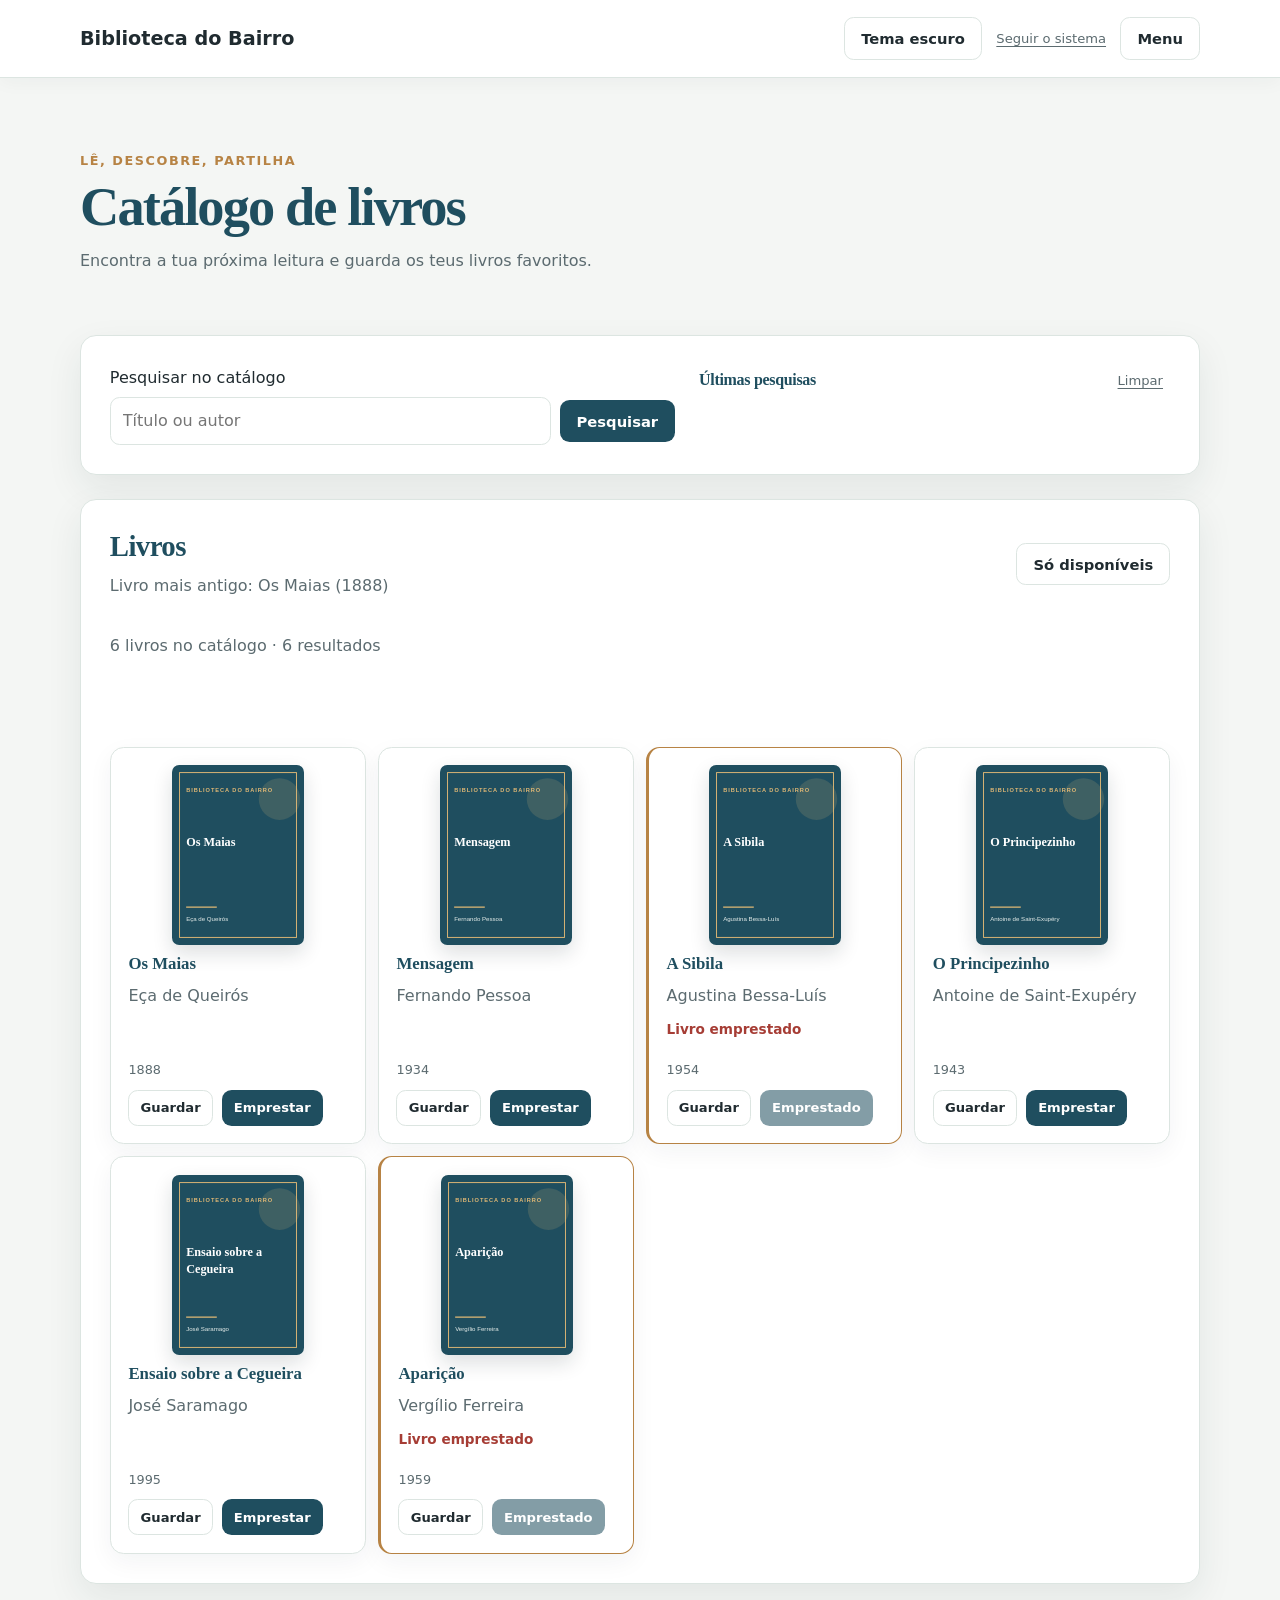
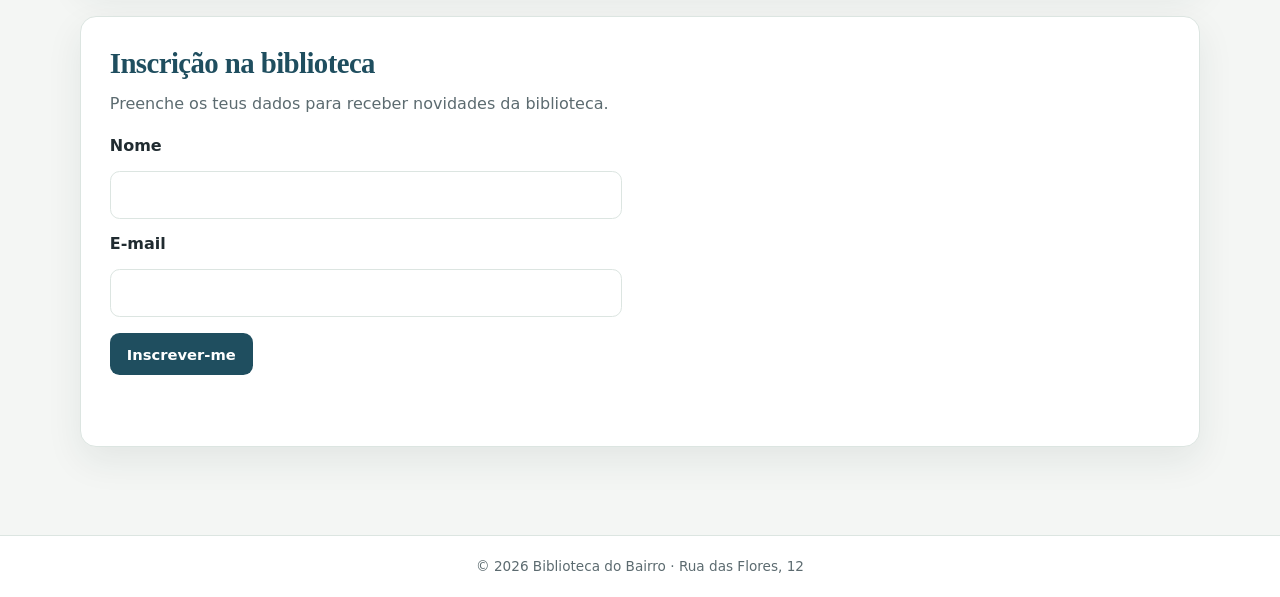
==== commit f504fecb: "dia23a" ====
--- a/catalogo.html
+++ b/catalogo.html
@@ -63,6 +63,7 @@
             <ul id="lista-livros" class="livros" aria-live="polite"></ul>
             <template id="modelo-livro">
                 <li class="livro-card">
+                    <img class="livro-capa" alt="" loading="lazy" decoding="async">
                     <h3 class="livro-titulo"></h3>
                     <p class="livro-autor"></p>
                     <p class="aviso-emprestado" hidden>Livro emprestado</p>
--- a/style.css
+++ b/style.css
@@ -1072,7 +1072,7 @@
 }
 
 .livro-card {
-    min-height: 210px;
+    min-height: 345px;
     padding: 1.1rem;
     border-radius: 0.85rem;
     box-shadow: 0 8px 24px rgb(25 48 53 / 5%);
@@ -1087,6 +1087,16 @@
 
 .livro-card.emprestado {
     border-left: 3px solid var(--cor-destaque);
+}
+
+.livro-capa {
+    width: 132px;
+    height: 180px;
+    align-self: center;
+    border-radius: 0.45rem;
+    background: var(--cor-fundo);
+    box-shadow: 0 8px 20px rgb(17 31 34 / 14%);
+    object-fit: cover;
 }
 
 .aviso-emprestado {
